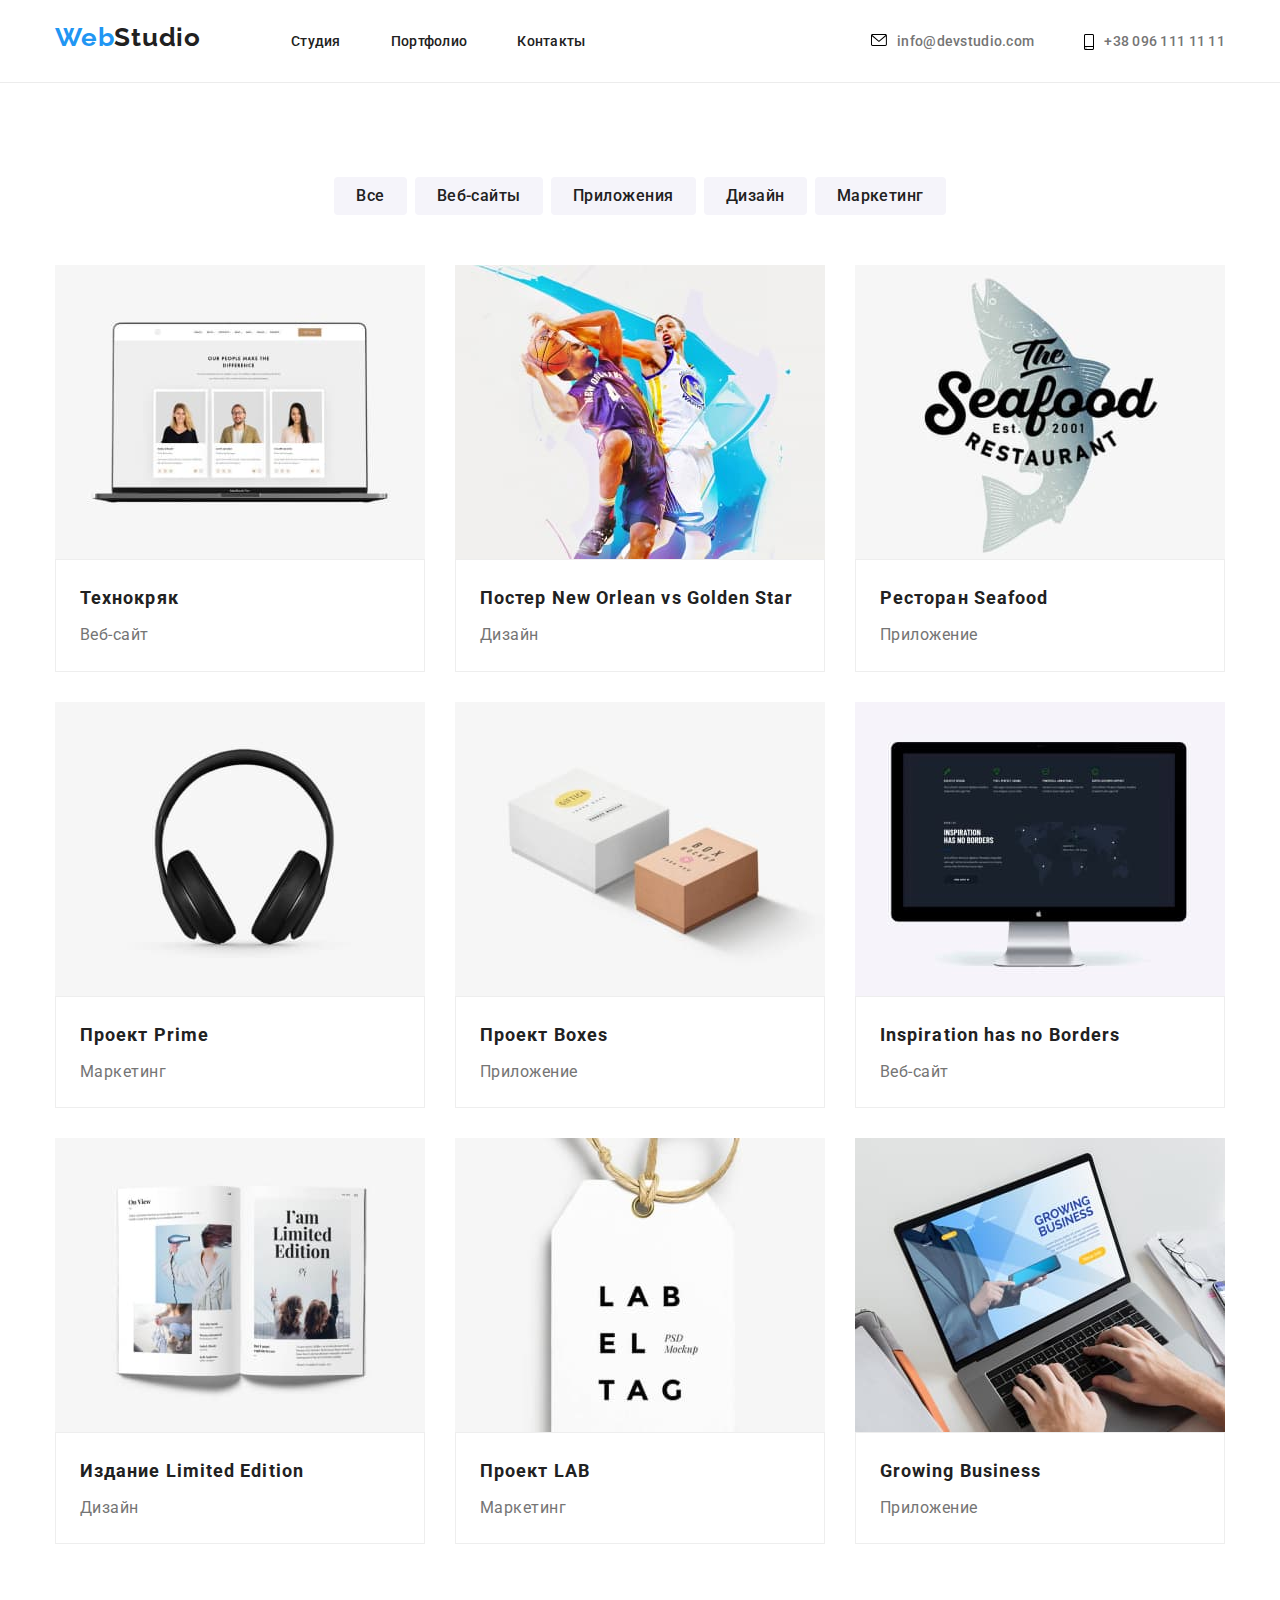
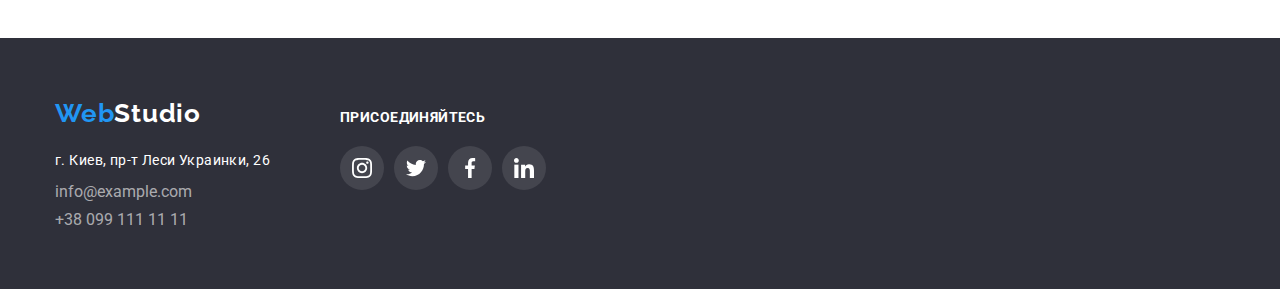
==== portfolio.html @ 9658bedc "copy" ====
<!DOCTYPE html>
<html lang="ru">
  <head>
    <meta charset="UTF-8" />
    <meta http-equiv="X-UA-Compatible" content="IE=edge" />
    <meta name="viewport" content="width=device-width, initial-scale=1.0" />
    <!-- normalize link -->
    <link
      rel="stylesheet"
      href="https://cdnjs.cloudflare.com/ajax/libs/modern-normalize/1.0.0/modern-normalize.min.css"
    />
    <!-- font family link -->
    <link rel="preconnect" href="https://fonts.googleapis.com" />
    <link rel="preconnect" href="https://fonts.gstatic.com" crossorigin />
    <link
      href="https://fonts.googleapis.com/css2?family=Raleway:wght@700&family=Roboto:wght@400;500;700;900&display=swap"
      rel="stylesheet"
    />
    <!-- css style link -->
    <link rel="stylesheet" href="./css/style.css" />
    <title>Portfolio</title>
  </head>

  <body>
    <!-- Header -->
    <header class="header">
      <div class="container">
        <a id="logo" href="" lang="en"><span>Web</span>Studio</a>
        <!-- Navigation -->
        <nav>
          <ul class="nostyle-ul header-nav header-links">
            <li>
              <a href="./index.html">Студия</a>
            </li>
            <li>
              <a href="./portfolio.html">Портфолио</a>
            </li>
            <li>
              <a href="">Контакты</a>
            </li>
          </ul>
        </nav>
        <!-- Contact Info -->
        <ul class="nostyle-ul header-contacts header-links">
          <li>
            <a href="mailto:info@devstudio.com" target="_blank" rel="noopener noreferrer">
              <div>
                <svg class="icon-envelope">
                  <use href="./img/spite.svg#icon-envelope"></use>
                </svg>
              </div>
              <div>info@devstudio.com</div>
            </a>
          </li>
          <li>
            <a href="tel:+380961111111">
              <div>
                <svg class="icon-smartphone">
                  <use href="./img/spite.svg#icon-smartphone"></use>
                </svg>
              </div>
              <div>+38 096 111 11 11</div>
            </a>
          </li>
        </ul>
      </div>
    </header>
    <!-- Main -->
    <main>
      <section class="portfolio">
        <div class="container">
          <h1 hidden>Portfolio</h1>
          <ul class="nostyle-ul portfolio-navigation">
            <li>
              <button type="button">Все</button>
            </li>
            <li>
              <button type="button">Веб-сайты</button>
            </li>
            <li>
              <button type="button">Приложения</button>
            </li>
            <li>
              <button type="button">Дизайн</button>
            </li>
            <li>
              <button type="button">Маркетинг</button>
            </li>
          </ul>
          <ul class="nostyle-ul portfolio-content">
            <li>
              <a href="">
                <div class="portfolio-overlay-container">
                  <img src="./img/portfolio/laptop.jpg" alt="laptop" width="370" height="294" />
                  <p class="portfolio-overlay">
                    Технокряк это современная площадка распространения коронавируса. Компании
                    используют эту платформу для цифрового шпионажа и атак на защищённые сервера
                    конкурентов.
                  </p>
                </div>
                <div class="portfolio-content-info">
                  <h2>Технокряк</h2>
                  <p>Веб-сайт</p>
                </div>
              </a>
            </li>
            <li>
              <a href="">
                <div class="portfolio-overlay-container">
                  <img
                    src="./img/portfolio/basketball.jpg"
                    alt="basketball"
                    width="370"
                    height="294"
                  />
                  <p class="portfolio-overlay">
                    Технокряк это современная площадка распространения коронавируса. Компании
                    используют эту платформу для цифрового шпионажа и атак на защищённые сервера
                    конкурентов.
                  </p>
                </div>
                <div class="portfolio-content-info">
                  <h2>Постер New Orlean vs Golden Star</h2>
                  <p>Дизайн</p>
                </div>
              </a>
            </li>
            <li>
              <a href="">
                <div class="portfolio-overlay-container">
                  <img src="./img/portfolio/seafood.jpg" alt="seafood" width="370" height="294" />
                  <p class="portfolio-overlay">
                    Технокряк это современная площадка распространения коронавируса. Компании
                    используют эту платформу для цифрового шпионажа и атак на защищённые сервера
                    конкурентов.
                  </p>
                </div>
                <div class="portfolio-content-info">
                  <h2>Ресторан Seafood</h2>
                  <p>Приложение</p>
                </div>
              </a>
            </li>
            <li>
              <a href="">
                <div class="portfolio-overlay-container">
                  <img src="./img/portfolio/headset.jpg" alt="headset" width="370" height="294" />
                  <p class="portfolio-overlay">
                    Технокряк это современная площадка распространения коронавируса. Компании
                    используют эту платформу для цифрового шпионажа и атак на защищённые сервера
                    конкурентов.
                  </p>
                </div>
                <div class="portfolio-content-info">
                  <h2>Проект Prime</h2>
                  <p>Маркетинг</p>
                </div>
              </a>
            </li>
            <li>
              <a href="">
                <div class="portfolio-overlay-container">
                  <img src="./img/portfolio/boxes.jpg" alt="boxes" width="370" height="294" />
                  <p class="portfolio-overlay">
                    Технокряк это современная площадка распространения коронавируса. Компании
                    используют эту платформу для цифрового шпионажа и атак на защищённые сервера
                    конкурентов.
                  </p>
                </div>
                <div class="portfolio-content-info">
                  <h2>Проект Boxes</h2>
                  <p>Приложение</p>
                </div>
              </a>
            </li>
            <li>
              <a href="">
                <div class="portfolio-overlay-container">
                  <img src="./img/portfolio/pc.jpg" alt="pc" width="370" height="294" />
                  <p class="portfolio-overlay">
                    Технокряк это современная площадка распространения коронавируса. Компании
                    используют эту платформу для цифрового шпионажа и атак на защищённые сервера
                    конкурентов.
                  </p>
                </div>
                <div class="portfolio-content-info">
                  <h2>Inspiration has no Borders</h2>
                  <p>Веб-сайт</p>
                </div>
              </a>
            </li>
            <li>
              <a href="">
                <div class="portfolio-overlay-container">
                  <img src="./img/portfolio/book.jpg" alt="book" width="370" height="294" />
                  <p class="portfolio-overlay">
                    Технокряк это современная площадка распространения коронавируса. Компании
                    используют эту платформу для цифрового шпионажа и атак на защищённые сервера
                    конкурентов.
                  </p>
                </div>
                <div class="portfolio-content-info">
                  <h2>Издание Limited Edition</h2>
                  <p>Дизайн</p>
                </div>
              </a>
            </li>
            <li>
              <a href="">
                <div class="portfolio-overlay-container">
                  <img src="./img/portfolio/tag.jpg" alt="tag" width="370" height="294" />
                  <p class="portfolio-overlay">
                    Технокряк это современная площадка распространения коронавируса. Компании
                    используют эту платформу для цифрового шпионажа и атак на защищённые сервера
                    конкурентов.
                  </p>
                </div>
                <div class="portfolio-content-info">
                  <h2>Проект LAB</h2>
                  <p>Маркетинг</p>
                </div>
              </a>
            </li>
            <li>
              <a href="">
                <div class="portfolio-overlay-container">
                  <img
                    src="./img/portfolio/laptop-with-a-dude.jpg"
                    alt="laptop-with-a-dude"
                    width="370"
                    height="294"
                  />
                  <p class="portfolio-overlay">
                    Технокряк это современная площадка распространения коронавируса. Компании
                    используют эту платформу для цифрового шпионажа и атак на защищённые сервера
                    конкурентов.
                  </p>
                </div>
                <div class="portfolio-content-info">
                  <h2>Growing Business</h2>
                  <p>Приложение</p>
                </div>
              </a>
            </li>
          </ul>
        </div>
      </section>
    </main>
    <!-- Footer -->
    <footer class="footer">
      <div class="container">
        <address class="address">
          <a id="logo" href="" lang="ea"><span>Web</span>Studio</a>
          <ul class="nostyle-ul">
            <li>
              <a
                class="address-location"
                href="https://goo.gl/maps/qdQRPe8Dp2wHUqhv6"
                target="_blank"
                rel="noopener noreferrer"
                >г. Киев, пр-т Леси Украинки, 26</a
              >
            </li>
            <li>
              <a class="address-contacts" href="mailto:info@example.com">info@example.com</a>
            </li>
            <li>
              <a class="address-contacts" href="tel:+380991111111">+38 099 111 11 11</a>
            </li>
          </ul>
        </address>
        <div class="footer-sm">
          <p>присоединяйтесь</p>
          <div class="sm-list-container">
            <a class="sm-icon-container" href="">
              <svg class="sm-icon">
                <use href="./img/spite.svg#icon-instagram"></use>
              </svg>
            </a>
            <a class="sm-icon-container" href="">
              <svg class="sm-icon">
                <use href="./img/spite.svg#icon-twitter"></use>
              </svg>
            </a>
            <a class="sm-icon-container" href="">
              <svg class="sm-icon">
                <use href="./img/spite.svg#icon-facebook"></use>
              </svg>
            </a>
            <a class="sm-icon-container" href="">
              <svg class="sm-icon">
                <use href="./img/spite.svg#icon-linkedin"></use>
              </svg>
            </a>
          </div>
        </div>
      </div>
    </footer>
  </body>
</html>
---- css/style.css ----
/* var */
:root {
  --blueish: #2196f3;
  --blackish: #212121;
  --greyish: #757575;
  --main-font: 'Roboto', sans-serif;
  --logo-font: 'Raleway', sans-serif;
}
/* tags */
body {
  font-family: var(--main-font);
  color: var(--blackish);
}
a {
  text-decoration: none;
  color: inherit;
  cursor: pointer;
}
button {
  cursor: pointer;
}
h1,
h2,
h3,
h4,
h5,
h6,
p {
  margin-top: 0;
  margin-bottom: 0;
}
ol,
ul {
  margin-top: 0;
  margin-bottom: 0;
  padding-left: 0;
}
/* global */
.container {
  width: 1200px;
  margin: 0 auto;
  padding: 0 15px;
}
.nostyle-ul {
  list-style: none;
}
#logo {
  font-family: var(--logo-font);
  font-weight: 700;
  font-size: 26px;
  line-height: 1.19;
  letter-spacing: 0.03em;
}
#logo span {
  color: var(--blueish);
}
.sm-list-container {
  width: 206px;
  display: flex;
  justify-content: space-between;
}
.sm-icon-container {
  display: flex;
  justify-content: center;
  align-items: center;
  width: 44px;
  height: 44px;
  border-radius: 50%;
  transition: background-color 250ms cubic-bezier(0.4, 0, 0.2, 1);
}
.sm-icon-container:hover .sm-icon,
.sm-icon-container:focus .sm-icon {
  fill: #ffffff;
}
.sm-icon {
  width: 20px;
  height: 20px;
  fill: #afb1b8;
  transition: fill 250ms cubic-bezier(0.4, 0, 0.2, 1);
}
/* index */
/* header */
.header {
  border-bottom: 1px solid #ececec;
}
.header .container {
  display: flex;
  align-items: baseline;
}
.header #logo {
  margin-right: 90px;
}
.header-links a {
  font-weight: 500;
  font-size: 14px;
  line-height: 1.14;
  letter-spacing: 0.02em;
  transition: color 250ms cubic-bezier(0.4, 0, 0.2, 1), fill 250ms cubic-bezier(0.4, 0, 0.2, 1);
}
.header-links a:hover,
.header-links a:focus {
  color: var(--blueish);
  fill: var(--blueish);
}
.header-nav {
  display: flex;
}
.header-nav li {
  position: relative;
  padding: 32px 0;
}
.header-nav li:not(:last-child) {
  margin-right: 50px;
}
.header-nav a {
  transition: color 250ms cubic-bezier(0.4, 0, 0.2, 1);
}
.header-nav a::after,
.header-nav a::after {
  position: absolute;
  bottom: -1px;
  left: 0;
  content: '';
  width: 100%;
  height: 4px;
  background-color: transparent;
  border-radius: 2px;
  opacity: 1;
  transition: background-color 250ms cubic-bezier(0.4, 0, 0.2, 1);
}
.header-nav a:hover::after,
.header-nav a:focus::after {
  background-color: var(--blueish);
}
.header-contacts {
  display: flex;
  margin-left: auto;
  color: var(--greyish);
}
.header-contacts li:first-child {
  margin-right: 50px;
}

.header-contacts a {
  display: flex;
  flex-direction: row;
}
.header-contacts div:nth-child(2n - 1) {
  margin-right: 10px;
}
.icon-envelope {
  width: 16px;
  height: 12px;
}
.icon-smartphone {
  width: 10px;
  height: 16px;
}
/* main */
/* hero */
.hero {
  background-color: #c4c4c4;
  background-image: linear-gradient(rgba(47, 48, 58, 0.4), rgba(47, 48, 58, 0.4)),
    url('../img/hero/hero-background.png');
  background-size: cover;
  margin: 0 auto;
  width: 1600px;
}
.hero .container {
  padding: 200px 0;
}
.hero h1 {
  margin: 0 auto 30px;
  width: 700px;
  font-weight: 900;
  font-size: 44px;
  line-height: 1.36;
  text-align: center;
  letter-spacing: 0.06em;
  text-transform: uppercase;
  color: #ffffff;
}
.hero button {
  background: var(--blueish);
  display: flex;
  align-items: center;
  margin: auto;
  padding: 10px 30px;
  border: none;
  width: 200px;
  height: 50px;
  font-weight: 700;
  font-size: 16px;
  line-height: 1.88;
  letter-spacing: 0.06em;
  color: #ffffff;
}
/* strength */
.strength {
  padding-top: 94px;
}
.strength ul {
  display: flex;
}
.strength li {
  width: 270px;
}
.strength li:not(:last-child) {
  margin-right: 30px;
}
.strength-img-container {
  background-color: #f5f4fa;
  display: flex;
  justify-content: center;
  align-items: center;
  margin-bottom: 30px;
  height: 120px;
}
.strength-icons {
  width: 70px;
  height: 70px;
}
.strength h3 {
  margin-bottom: 10px;
  font-weight: 700;
  font-size: 14px;
  line-height: 1.14;
  letter-spacing: 0.03em;
  text-transform: uppercase;
}
.strength p {
  font-size: 14px;
  line-height: 1.7;
  letter-spacing: 0.03em;
  color: var(--greyish);
}
/* about */
.about {
  padding-top: 94px;
  padding-bottom: 94px;
}
.about h2 {
  margin-bottom: 50px;
  font-weight: 700;
  font-size: 36px;
  line-height: 1.17;
  text-align: center;
  letter-spacing: 0.03em;
}
.about ul {
  display: flex;
  margin-top: -30px;
  margin-right: -30px;
}
.about li {
  position: relative;
  margin-top: 30px;
  margin-right: 30px;
}
.about p {
  background: rgba(47, 48, 58, 0.8);
  position: absolute;
  bottom: 0;
  left: 0;
  padding: 27px 0;
  width: 100%;
  font-family: var(--main-font);
  font-weight: 700;
  font-size: 14px;
  line-height: 1.14;
  text-align: center;
  letter-spacing: 0.03em;
  text-transform: uppercase;
  color: #ffffff;
}
/* team */
.team {
  background: #f5f4fa;
  padding-top: 94px;
  padding-bottom: 94px;
}
.team h2 {
  margin-bottom: 50px;
  font-weight: 700;
  font-size: 36px;
  line-height: 1.17;
  text-align: center;
  letter-spacing: 0.03em;
}
.team ul {
  display: flex;
  margin-top: -30px;
  margin-right: -30px;
}
.team li {
  background: #ffffff;
  margin-top: 30px;
  margin-right: 30px;
  box-shadow: 0px 1px 3px rgba(0, 0, 0, 0.12), 0px 1px 1px rgba(0, 0, 0, 0.14),
    0px 2px 1px rgba(0, 0, 0, 0.2);
  border-radius: 0px 0px 4px 4px;
}
.team img {
  display: block;
}
.team-member {
  padding: 30px 32px;
}
.team h3 {
  margin-bottom: 10px;
  font-weight: 500;
  font-size: 16px;
  line-height: 1.19;
  text-align: center;
  letter-spacing: 0.03em;
}
.team p {
  margin-bottom: 16px;
  font-weight: 400;
  font-size: 16px;
  line-height: 1.19;
  text-align: center;
  letter-spacing: 0.03em;
  color: var(--greyish);
}
/* clients */
.clients {
  padding-top: 94px;
  padding-bottom: 94px;
}
.clients h2 {
  margin-bottom: 50px;
  font-family: var(--main-font);
  font-weight: 700;
  font-size: 36px;
  line-height: 1.17;
  text-align: center;
  letter-spacing: 0.03em;
  color: var(--blackish);
}
.clients-list-container {
  display: flex;
  justify-content: space-between;
}
.clients-icon-container {
  display: flex;
  justify-content: center;
  align-items: center;
  width: 170px;
  height: 92px;
  border: 1px solid #afb1b8;
  border-radius: 4px;
  fill: #afb1b8;
  transition: fill 250ms cubic-bezier(0.4, 0, 0.2, 1), border 250ms cubic-bezier(0.4, 0, 0.2, 1);
}
.clients-icon-container:hover,
.clients-icon-container:focus {
  fill: var(--blueish);
  border: 1px solid var(--blueish);
  border-radius: 4px;
}
/* portfolio */
.portfolio {
  margin-top: 94px;
  margin-bottom: 94px;
}
.portfolio-navigation {
  margin-bottom: 50px;
  display: flex;
  justify-content: center;
}
.portfolio-navigation li:not(:last-child) {
  margin-right: 8px;
}
.portfolio-navigation button {
  background: #f5f4fa;
  padding: 6px 22px;
  border: none;
  border-radius: 4px;
  font-family: inherit;
  font-weight: 500;
  font-size: 16px;
  line-height: 1.63;
  letter-spacing: 0.03em;
  color: inherit;
  transition: color 250ms cubic-bezier(0.4, 0, 0.2, 1),
    background-color 250ms cubic-bezier(0.4, 0, 0.2, 1);
}
.portfolio-navigation button:hover,
.portfolio-navigation button:focus {
  cursor: pointer;
  color: #ffffff;
  background-color: var(--blueish);
}
.portfolio-content {
  display: flex;
  flex-wrap: wrap;
}
.portfolio-content a {
  display: block;
  transition: box-shadow 250ms cubic-bezier(0.4, 0, 0.2, 1);
}
.portfolio-content a:hover,
.portfolio-content a:focus {
  box-shadow: 0px 1px 1px rgba(0, 0, 0, 0.12), 0px 4px 4px rgba(0, 0, 0, 0.06),
    1px 4px 6px rgba(0, 0, 0, 0.16);
}
.portfolio-content a:hover .portfolio-overlay,
.portfolio-content a:focus .portfolio-overlay {
  transform: none;
}
.portfolio-content li:not(:nth-child(-n + 3)) {
  margin-top: 30px;
}
.portfolio-content li:not(:nth-child(3n)) {
  margin-right: 30px;
}
.portfolio-content img {
  display: block;
}
.portfolio-overlay-container {
  position: relative;
  overflow: hidden;
}
.portfolio .portfolio-overlay {
  background: rgba(33, 150, 243, 0.9);
  display: block;
  position: absolute;
  top: 0;
  left: 0;
  padding: 63px 24px;
  width: 100%;
  height: 100%;
  transform: translateY(100%);
  transition: transform 250ms cubic-bezier(0.4, 0, 0.2, 1);
  overflow: auto;
  font-size: 18px;
  line-height: 1.56;
  color: #ffffff;
}
.portfolio-content-info {
  padding: 20px 24px;
  border: 1px solid #eeeeee;
}
.portfolio-content h2 {
  margin-bottom: 4px;
  font-weight: 700;
  font-size: 18px;
  line-height: 2;
  letter-spacing: 0.06em;
}
.portfolio-content p {
  font-weight: 400;
  font-size: 16px;
  line-height: 1.88;
  letter-spacing: 0.03em;
  color: var(--greyish);
}
/* footer */
.footer {
  background: #2f303a;
  padding-top: 60px;
  padding-bottom: 60px;
}
.footer .container {
  display: flex;
}
.footer #logo {
  font-style: normal;
  color: #ffffff;
}
footer ul {
  margin-top: 20px;
  font-style: normal;
}
.footer li:not(:last-child) {
  margin-bottom: 10px;
}
.address-location {
  font-weight: 400;
  font-size: 14px;
  line-height: 1.71;
  text-align: center;
  letter-spacing: 0.03em;
  color: #ffffff;
}
.address-contacts {
  color: rgba(255, 255, 255, 0.6);
}
.footer-sm {
  margin-top: 12px;
  margin-left: 70px;
}
.footer-sm p {
  margin-bottom: 20px;
  font-family: var(--main-font);
  font-weight: 700;
  font-size: 14px;
  line-height: 1.14;
  letter-spacing: 0.03em;
  text-transform: uppercase;
  color: #ffffff;
}
.footer .sm-icon-container {
  background-color: rgba(255, 255, 255, 0.1);
  border-radius: 50%;
}
.footer .sm-icon {
  fill: #ffffff;
}
.sm-icon-container:hover,
.sm-icon-container:focus {
  background-color: var(--blueish);
}
/* backdrop */
.backdrop {
  background: rgba(0, 0, 0, 0.2);
  position: fixed;
  top: 0;
  left: 0;
  width: 100vw;
  height: 100vh;
}
.backdrop-content {
  background-color: #ffffff;
  position: absolute;
  top: 50%;
  left: 50%;
  transform: translate(-50%, -50%);
  width: 528px;
  height: 581px;
}
.backdrop-close-button {
  background-color: #ffffff;
  display: flex;
  justify-content: center;
  align-items: center;
  position: absolute;
  top: 8px;
  right: 8px;
  width: 30px;
  height: 30px;
  border-radius: 50%;
  border: 1px solid #0000001a;
}
.close-button {
  width: 11px;
  height: 11px;
}
.is-hidden {
  visibility: hidden;
  opacity: 0;
  pointer-events: none;
  transition-property: visibility, opacity;
  transition-duration: 250ms;
  transition-timing-function: cubic-bezier(0.4, 0, 0.2, 1);
}
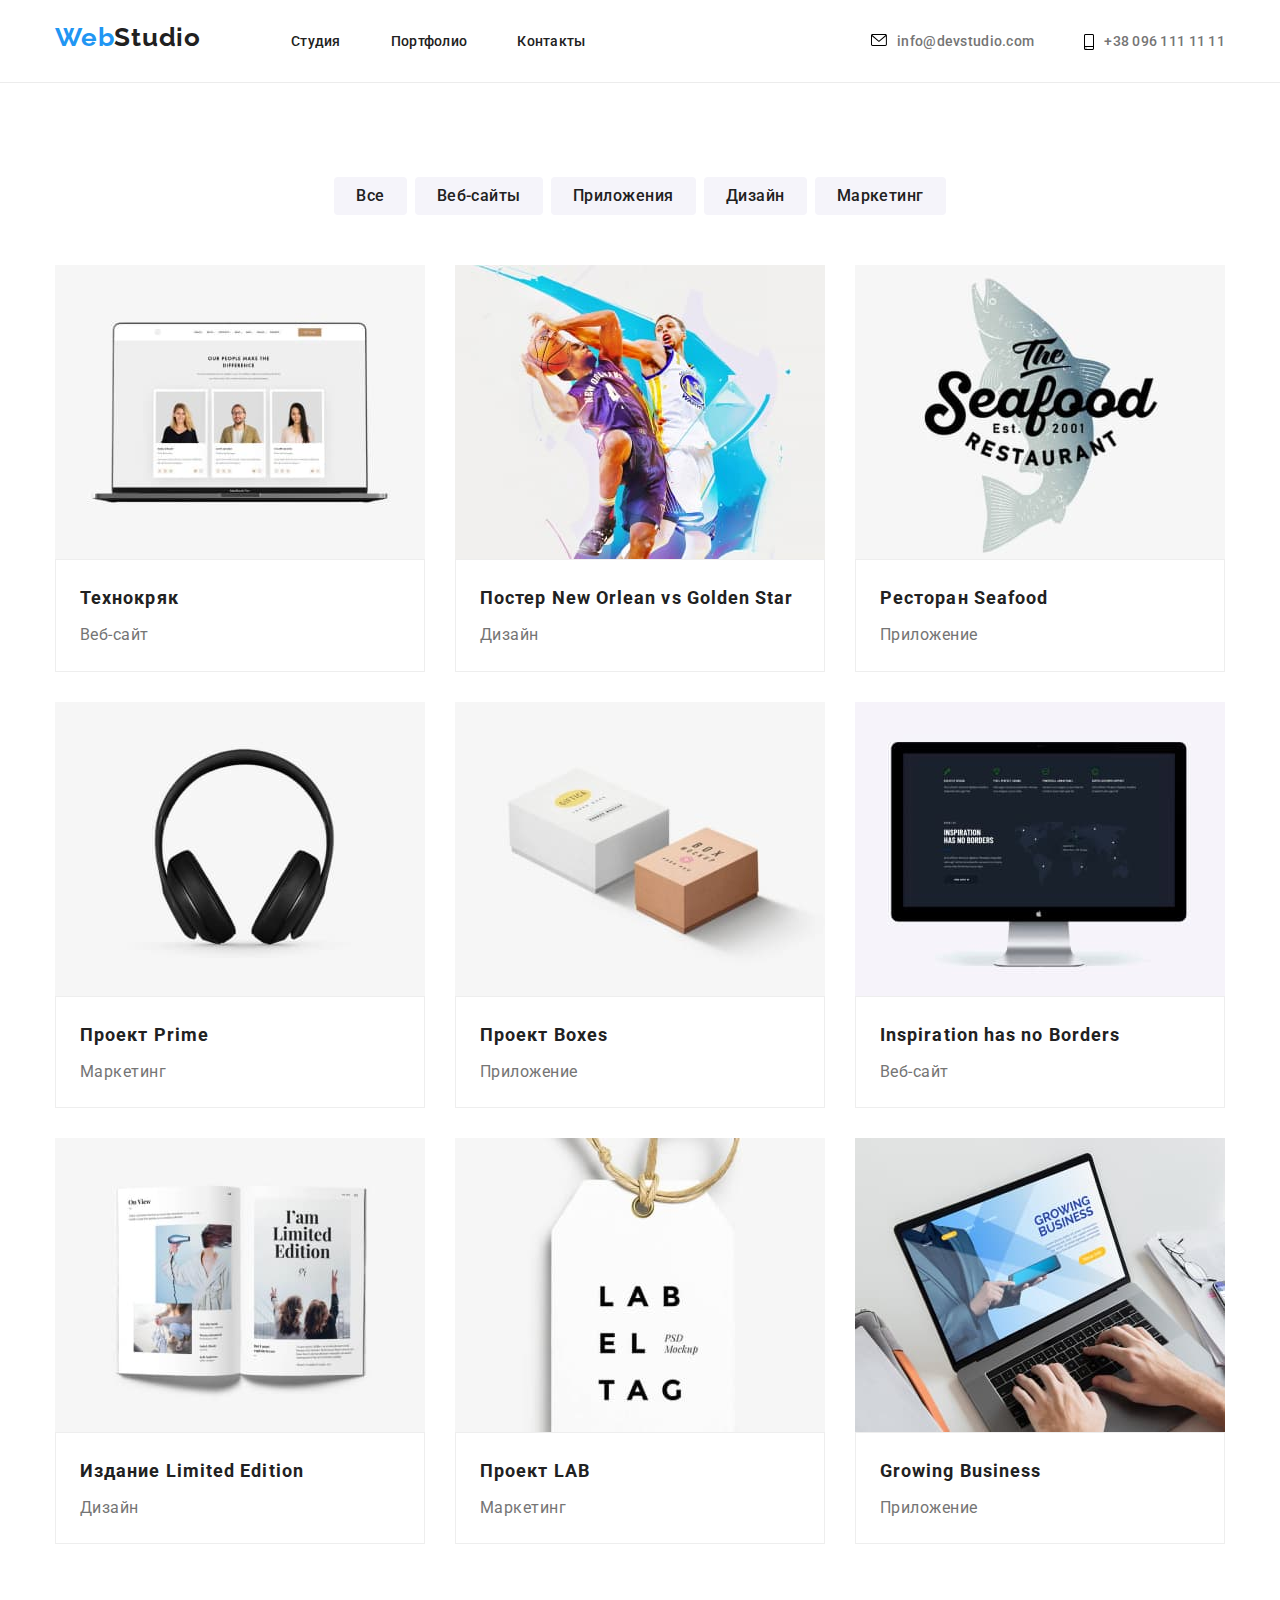
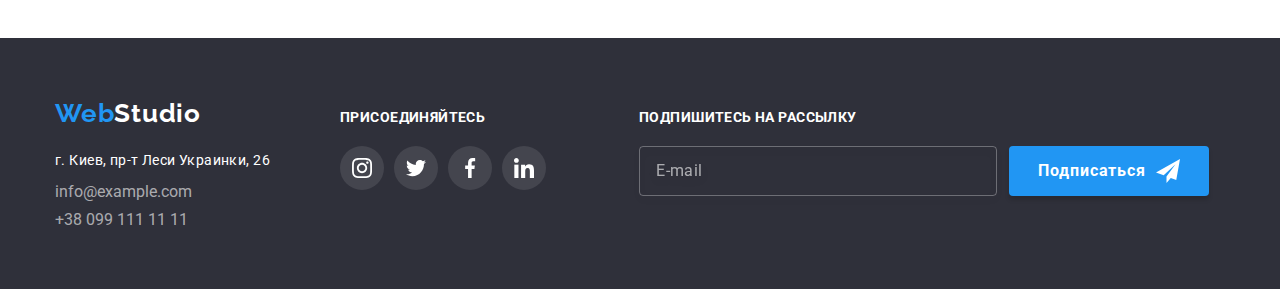
==== commit 88a622b0: "s1.0" ====
--- a/portfolio.html
+++ b/portfolio.html
@@ -294,6 +294,18 @@
             </a>
           </div>
         </div>
+        <div class="footer-email">
+          <p>Подпишитесь на рассылку</p>
+          <form>
+            <input type="email" name="contact-email" placeholder="E-mail" />
+            <button type="submit">
+              <p>Подписаться</p>
+              <svg class="footer-email-icon-send">
+                <use href="./img/spite.svg#icon-icon-send"></use>
+              </svg>
+            </button>
+          </form>
+        </div>
       </div>
     </footer>
   </body>
--- a/css/style.css
+++ b/css/style.css
@@ -17,6 +17,8 @@
   cursor: pointer;
 }
 button {
+  padding: 0;
+  border: none;
   cursor: pointer;
 }
 h1,
@@ -34,6 +36,11 @@
   margin-top: 0;
   margin-bottom: 0;
   padding-left: 0;
+}
+fieldset {
+  margin: 0;
+  padding: 0;
+  border: none;
 }
 /* global */
 .container {
@@ -512,6 +519,70 @@
 .sm-icon-container:focus {
   background-color: var(--blueish);
 }
+.footer-email {
+  margin-top: 12px;
+  margin-left: 93px;
+}
+.footer-email > p {
+  font-family: var(--main-font);
+  font-weight: 700;
+  font-size: 14px;
+  line-height: 1.14;
+  letter-spacing: 0.03em;
+  text-transform: uppercase;
+  color: #ffffff;
+}
+.footer-email form {
+  display: flex;
+  margin-top: 20px;
+}
+.footer-email input {
+  background: transparent;
+  margin-right: 12px;
+  padding: 15px 16px;
+  width: 358px;
+  height: 50px;
+  border: 1px solid rgba(255, 255, 255, 0.3);
+  filter: drop-shadow(0px 4px 4px rgba(0, 0, 0, 0.15));
+  border-radius: 4px;
+  transition: border-color 250ms cubic-bezier(0.4, 0, 0.2, 1);
+  color: #ffffff;
+}
+.footer-email input::placeholder {
+  font-family: var(--main-font);
+  font-weight: 400;
+  font-size: 16px;
+  line-height: 1.25;
+  letter-spacing: 0.03em;
+  color: rgba(255, 255, 255, 0.6);
+}
+.footer-email input:hover,
+.footer-email input:focus {
+  border-color: #ffffff;
+  outline: none;
+}
+.footer-email button {
+  background: #2196f3;
+  width: 200px;
+  height: 50px;
+  display: flex;
+  justify-content: center;
+  align-items: center;
+  box-shadow: 0px 4px 4px rgba(0, 0, 0, 0.15);
+  border-radius: 4px;
+  font-family: var(--main-font);
+  font-weight: 700;
+  font-size: 16px;
+  line-height: 1.86;
+  letter-spacing: 0.06em;
+  color: #ffffff;
+}
+.footer-email-icon-send {
+  fill: #ffffff;
+  margin-left: 10px;
+  width: 24px;
+  height: 24px;
+}
 /* backdrop */
 .backdrop {
   background: rgba(0, 0, 0, 0.2);
@@ -529,8 +600,9 @@
   transform: translate(-50%, -50%);
   width: 528px;
   height: 581px;
-}
-.backdrop-close-button {
+  padding: 40px;
+}
+.backdrop-close-button-container {
   background-color: #ffffff;
   display: flex;
   justify-content: center;
@@ -543,9 +615,152 @@
   border-radius: 50%;
   border: 1px solid #0000001a;
 }
-.close-button {
+.backdrop-close-button {
   width: 11px;
   height: 11px;
+}
+.backdrop-content p {
+  margin-bottom: 12px;
+  font-family: var(--main-font);
+  font-weight: 700;
+  font-size: 20px;
+  line-height: 1.15;
+  text-align: center;
+  letter-spacing: 0.03em;
+  color: #212121;
+}
+.backdrop-form {
+  display: flex;
+  flex-direction: column;
+  align-items: center;
+}
+.backdrop-user-info {
+  width: 100%;
+}
+.backdrop-user-info label {
+  width: 100%;
+  height: 40px;
+  font-family: var(--main-font);
+  font-weight: 400;
+  font-size: 12px;
+  line-height: 1.17;
+  letter-spacing: 0.01em;
+  color: #757575;
+}
+.backdrop-input-container {
+  display: block;
+  position: relative;
+  margin-top: 4px;
+  margin-bottom: 10px;
+}
+.backdrop-user-info input {
+  width: 100%;
+  height: 40px;
+  padding: 12px 16px 12px 42px;
+  border: 1px solid rgba(33, 33, 33, 0.2);
+  border-radius: 4px;
+  transition: border-color 250ms cubic-bezier(0.4, 0, 0.2, 1);
+}
+.backdrop-user-info input:hover,
+.backdrop-user-info input:focus,
+.backdrop-user-info textarea:hover,
+.backdrop-user-info textarea:focus {
+  border-color: var(--blueish);
+  outline: none;
+}
+.backdrop-icons {
+  position: absolute;
+  top: 50%;
+  left: 12px;
+  transform: translateY(-50%);
+  width: 12px;
+  height: 12px;
+  transition: fill 250ms cubic-bezier(0.4, 0, 0.2, 1);
+}
+.backdrop-user-info input:hover + .backdrop-icons,
+.backdrop-user-info input:focus + .backdrop-icons {
+  fill: var(--blueish);
+}
+.backdrop-user-info textarea {
+  width: 100%;
+  height: 120px;
+  margin-top: 4px;
+  margin-bottom: 20px;
+  padding: 12px 16px;
+  resize: none;
+  border: 1px solid rgba(33, 33, 33, 0.2);
+  border-radius: 4px;
+  transition: border-color 250ms cubic-bezier(0.4, 0, 0.2, 1);
+}
+.backdrop-user-info textarea::placeholder {
+  padding-top: 6px;
+  font-family: var(--main-font);
+  font-weight: 400;
+  font-size: 14px;
+  line-height: 1.14px;
+  letter-spacing: 0.01em;
+  color: rgba(117, 117, 117, 0.5);
+}
+.backdrop-checkbox-container {
+  position: relative;
+  margin-bottom: 30px;
+}
+#checkbox {
+  position: absolute;
+  white-space: nowrap;
+  width: 1px;
+  height: 1px;
+  overflow: hidden;
+  border: 0;
+  padding: 0;
+  clip: rect(0 0 0 0);
+  clip-path: inset(50%);
+  margin: -1px;
+}
+#checkbox:focus + .backdrop-checkbox-label::before {
+  background-image: none;
+  border: 2px solid var(--blueish);
+  border-radius: 1px;
+}
+#checkbox:checked + .backdrop-checkbox-label::before {
+  background-image: url(../img/checkbox-backdrop.svg);
+  background-position: center;
+  object-fit: cover;
+  border: none;
+}
+.backdrop-checkbox-label::before {
+  background-image: url(../img/border-backdrop.svg);
+  display: inline-block;
+  margin-right: 8.4px;
+  content: '';
+  width: 16px;
+  height: 15px;
+  transition: border 250ms cubic-bezier(0.4, 0, 0.2, 1);
+}
+.backdrop-checkbox-label {
+  font-family: var(--main-font);
+  font-weight: 400;
+  font-size: 14px;
+  line-height: 1.71;
+  letter-spacing: 0.03em;
+  color: #757575;
+}
+.backdrop-checkbox-label a {
+  text-decoration-line: underline;
+  color: var(--blueish);
+}
+.backdrop-form button {
+  width: 200px;
+  height: 50px;
+  background: #2196f3;
+  box-shadow: 0px 4px 4px rgba(0, 0, 0, 0.15);
+  border-radius: 4px;
+  font-family: var(--main-font);
+  font-weight: 700;
+  font-size: 16px;
+  line-height: 1.88;
+  letter-spacing: 0.06em;
+  color: #ffffff;
 }
 .is-hidden {
   visibility: hidden;
